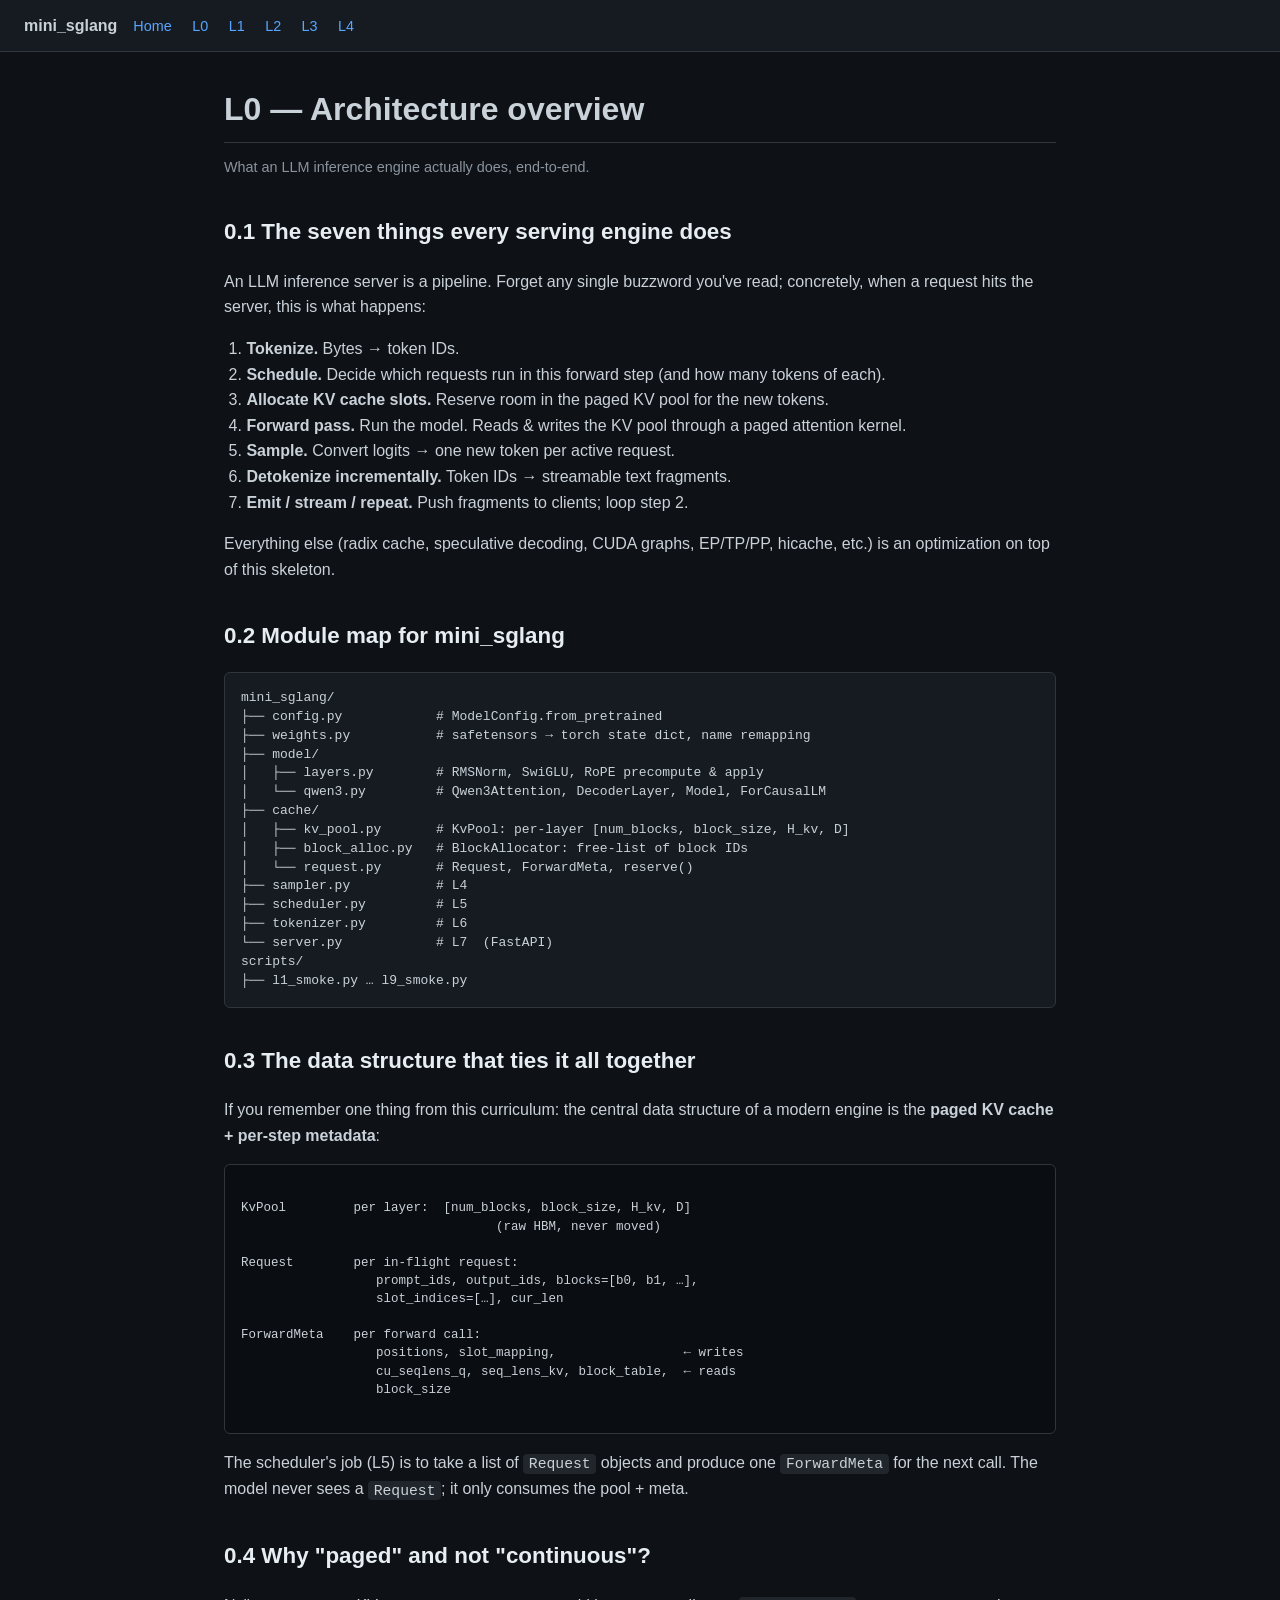
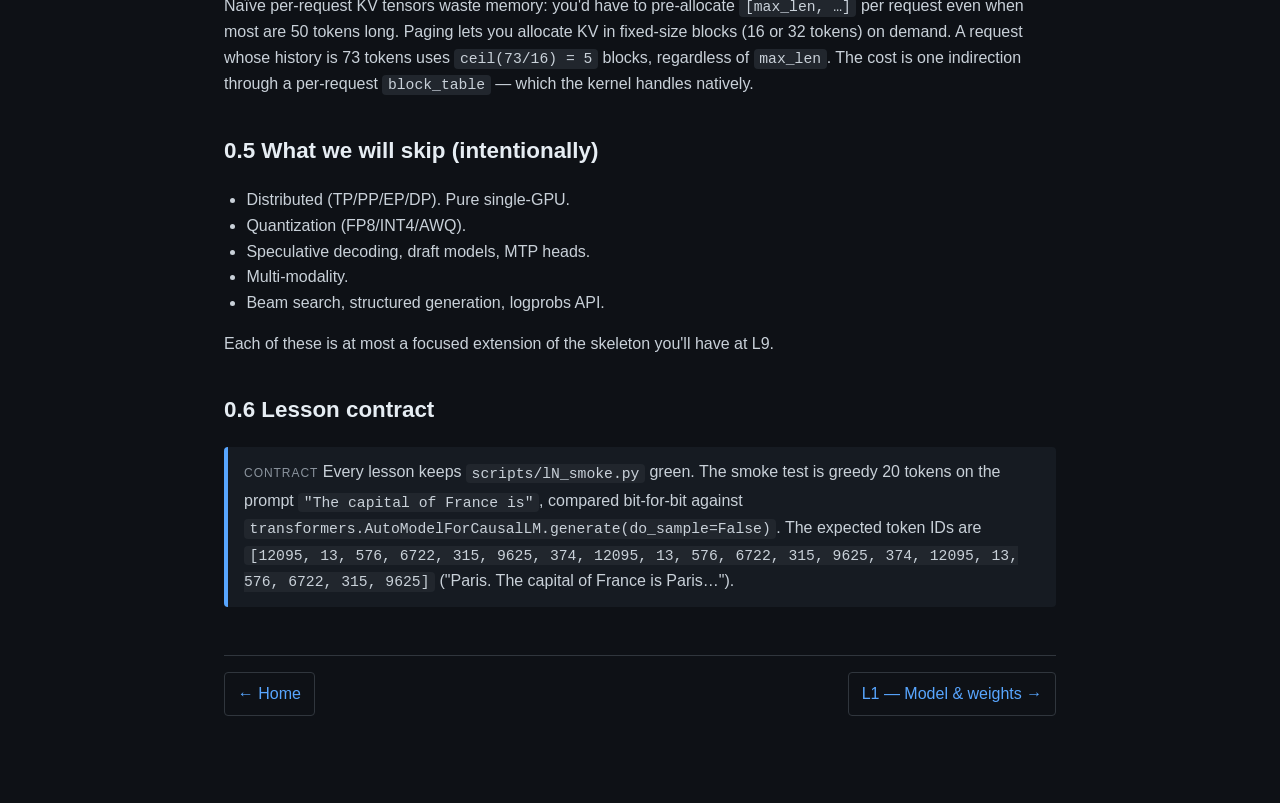
==== docs/L0-architecture.html @ 8a5d7f2c "Initial commit: import mini_sglang from sglang workspace Co-authored-by: Copilot <223556219+Copilot@" ====
<!doctype html>
<html lang="en">
<head>
<meta charset="utf-8">
<meta name="viewport" content="width=device-width,initial-scale=1">
<title>L0 — Architecture overview · mini_sglang</title>
<link rel="stylesheet" href="style.css">
</head>
<body>
<header class="topbar">
  <span class="title">mini_sglang</span>
  <nav>
    <a href="index.html">Home</a>
    <a href="L0-architecture.html">L0</a>
    <a href="L1-model-weights.html">L1</a>
    <a href="L2-paged-kv.html">L2</a>
    <a href="L3-paged-attention.html">L3</a>
    <a href="L4-sampler.html">L4</a>
  </nav>
</header>
<main>
  <h1>L0 — Architecture overview</h1>
  <p class="meta">What an LLM inference engine actually does, end-to-end.</p>

  <h2>0.1 The seven things every serving engine does</h2>
  <p>An LLM inference server is a pipeline. Forget any single buzzword you've read; concretely, when a request hits the server, this is what happens:</p>
  <ol>
    <li><b>Tokenize.</b> Bytes → token IDs.</li>
    <li><b>Schedule.</b> Decide which requests run in this forward step (and how many tokens of each).</li>
    <li><b>Allocate KV cache slots.</b> Reserve room in the paged KV pool for the new tokens.</li>
    <li><b>Forward pass.</b> Run the model. Reads &amp; writes the KV pool through a paged attention kernel.</li>
    <li><b>Sample.</b> Convert logits → one new token per active request.</li>
    <li><b>Detokenize incrementally.</b> Token IDs → streamable text fragments.</li>
    <li><b>Emit / stream / repeat.</b> Push fragments to clients; loop step 2.</li>
  </ol>
  <p>Everything else (radix cache, speculative decoding, CUDA graphs, EP/TP/PP, hicache, etc.) is an optimization on top of this skeleton.</p>

  <h2>0.2 Module map for mini_sglang</h2>
  <pre><code>mini_sglang/
├── config.py            # ModelConfig.from_pretrained
├── weights.py           # safetensors → torch state dict, name remapping
├── model/
│   ├── layers.py        # RMSNorm, SwiGLU, RoPE precompute & apply
│   └── qwen3.py         # Qwen3Attention, DecoderLayer, Model, ForCausalLM
├── cache/
│   ├── kv_pool.py       # KvPool: per-layer [num_blocks, block_size, H_kv, D]
│   ├── block_alloc.py   # BlockAllocator: free-list of block IDs
│   └── request.py       # Request, ForwardMeta, reserve()
├── sampler.py           # L4
├── scheduler.py         # L5
├── tokenizer.py         # L6
└── server.py            # L7  (FastAPI)
scripts/
├── l1_smoke.py … l9_smoke.py
</code></pre>

  <h2>0.3 The data structure that ties it all together</h2>
  <p>If you remember one thing from this curriculum: the central data structure of a modern engine is the <b>paged KV cache + per-step metadata</b>:</p>
  <div class="diagram">
KvPool         per layer:  [num_blocks, block_size, H_kv, D]
                                  (raw HBM, never moved)

Request        per in-flight request:
                  prompt_ids, output_ids, blocks=[b0, b1, …],
                  slot_indices=[…], cur_len

ForwardMeta    per forward call:
                  positions, slot_mapping,                 ← writes
                  cu_seqlens_q, seq_lens_kv, block_table,  ← reads
                  block_size
  </div>
  <p>The scheduler's job (L5) is to take a list of <code>Request</code> objects and produce one <code>ForwardMeta</code> for the next call. The model never sees a <code>Request</code>; it only consumes the pool + meta.</p>

  <h2>0.4 Why "paged" and not "continuous"?</h2>
  <p>Naïve per-request KV tensors waste memory: you'd have to pre-allocate <code>[max_len, …]</code> per request even when most are 50 tokens long. Paging lets you allocate KV in fixed-size blocks (16 or 32 tokens) on demand. A request whose history is 73 tokens uses <code>ceil(73/16) = 5</code> blocks, regardless of <code>max_len</code>. The cost is one indirection through a per-request <code>block_table</code> — which the kernel handles natively.</p>

  <h2>0.5 What we will skip (intentionally)</h2>
  <ul>
    <li>Distributed (TP/PP/EP/DP). Pure single-GPU.</li>
    <li>Quantization (FP8/INT4/AWQ).</li>
    <li>Speculative decoding, draft models, MTP heads.</li>
    <li>Multi-modality.</li>
    <li>Beam search, structured generation, logprobs API.</li>
  </ul>
  <p>Each of these is at most a focused extension of the skeleton you'll have at L9.</p>

  <h2>0.6 Lesson contract</h2>
  <blockquote>
    <span class="label">contract</span>
    Every lesson keeps <code>scripts/lN_smoke.py</code> green. The smoke test is greedy 20 tokens
    on the prompt <code>"The capital of France is"</code>, compared bit-for-bit against
    <code>transformers.AutoModelForCausalLM.generate(do_sample=False)</code>.
    The expected token IDs are
    <code>[12095, 13, 576, 6722, 315, 9625, 374, 12095, 13, 576, 6722, 315, 9625, 374, 12095, 13, 576, 6722, 315, 9625]</code>
    ("Paris. The capital of France is Paris…").
  </blockquote>

  <div class="lesson-nav">
    <a href="index.html">← Home</a>
    <a href="L1-model-weights.html">L1 — Model &amp; weights →</a>
  </div>
</main>
</body>
</html>
---- docs/style.css ----
:root {
  --bg: #0e1116;
  --panel: #161b22;
  --fg: #c9d1d9;
  --muted: #8b949e;
  --accent: #58a6ff;
  --warn: #f85149;
  --ok: #3fb950;
  --kbd: #21262d;
  --border: #30363d;
}
* { box-sizing: border-box; }
html, body { margin: 0; padding: 0; background: var(--bg); color: var(--fg);
  font: 16px/1.6 -apple-system, BlinkMacSystemFont, "Segoe UI", Helvetica, Arial, sans-serif; }
a { color: var(--accent); text-decoration: none; }
a:hover { text-decoration: underline; }
header.topbar {
  position: sticky; top: 0; z-index: 10;
  background: var(--panel); border-bottom: 1px solid var(--border);
  padding: .8rem 1.5rem; display: flex; gap: 1rem; align-items: center;
}
header.topbar .title { font-weight: 700; }
header.topbar nav a { margin-right: 1rem; font-size: .9rem; }
main {
  max-width: 880px; margin: 2rem auto; padding: 0 1.5rem 4rem;
}
h1 { font-size: 2rem; border-bottom: 1px solid var(--border); padding-bottom: .4rem; }
h2 { font-size: 1.4rem; margin-top: 2.2rem; color: #e6edf3; }
h3 { font-size: 1.1rem; margin-top: 1.6rem; color: #e6edf3; }
.meta { color: var(--muted); font-size: .9rem; margin-top: -.5rem; }
pre {
  background: var(--panel); border: 1px solid var(--border); border-radius: 6px;
  padding: 1rem; overflow-x: auto; font-size: 13px; line-height: 1.45;
}
code { font-family: "SF Mono", Menlo, Consolas, monospace; }
:not(pre) > code {
  background: var(--kbd); padding: .12rem .35rem; border-radius: 4px; font-size: .92em;
}
blockquote {
  margin: 1rem 0; padding: .8rem 1rem;
  border-left: 4px solid var(--accent); background: var(--panel); border-radius: 4px;
}
blockquote.warn { border-left-color: var(--warn); }
blockquote.ok   { border-left-color: var(--ok); }
blockquote.q    { border-left-color: #d29922; }
blockquote.hint { border-left-color: #a371f7; }
blockquote .label {
  display: inline-block; font-size: .75rem; text-transform: uppercase;
  letter-spacing: .08em; color: var(--muted); margin-bottom: .3rem;
}
table { border-collapse: collapse; margin: 1rem 0; width: 100%; }
th, td { border: 1px solid var(--border); padding: .4rem .7rem; text-align: left; }
th { background: var(--panel); }
ul, ol { padding-left: 1.4rem; }
hr { border: none; border-top: 1px solid var(--border); margin: 2rem 0; }
.lesson-grid {
  display: grid; gap: 1rem; grid-template-columns: repeat(auto-fit, minmax(260px, 1fr));
}
.lesson-card {
  background: var(--panel); border: 1px solid var(--border); border-radius: 8px;
  padding: 1.2rem; display: flex; flex-direction: column;
}
.lesson-card h3 { margin: 0 0 .4rem 0; }
.lesson-card .num { color: var(--accent); font-weight: 700; font-size: .85rem; }
.lesson-card .status { font-size: .75rem; padding: .15rem .5rem; border-radius: 10px;
  display: inline-block; margin-top: .6rem; }
.status.done    { background: rgba(63,185,80,.15);  color: var(--ok); }
.status.wip     { background: rgba(210,153,34,.15); color: #d29922; }
.status.todo    { background: rgba(139,148,158,.15); color: var(--muted); }
.footer { color: var(--muted); font-size: .85rem; margin-top: 4rem; text-align: center; }
.diagram {
  background: #0a0d12; border: 1px solid var(--border);
  padding: 1rem; border-radius: 6px; overflow-x: auto;
  font-family: "SF Mono", Menlo, Consolas, monospace; font-size: 12.5px; line-height: 1.45;
  white-space: pre; color: #c9d1d9;
}
.lesson-nav {
  display: flex; justify-content: space-between; margin-top: 3rem;
  padding-top: 1rem; border-top: 1px solid var(--border);
}
.lesson-nav a { padding: .5rem .8rem; border: 1px solid var(--border); border-radius: 4px; }
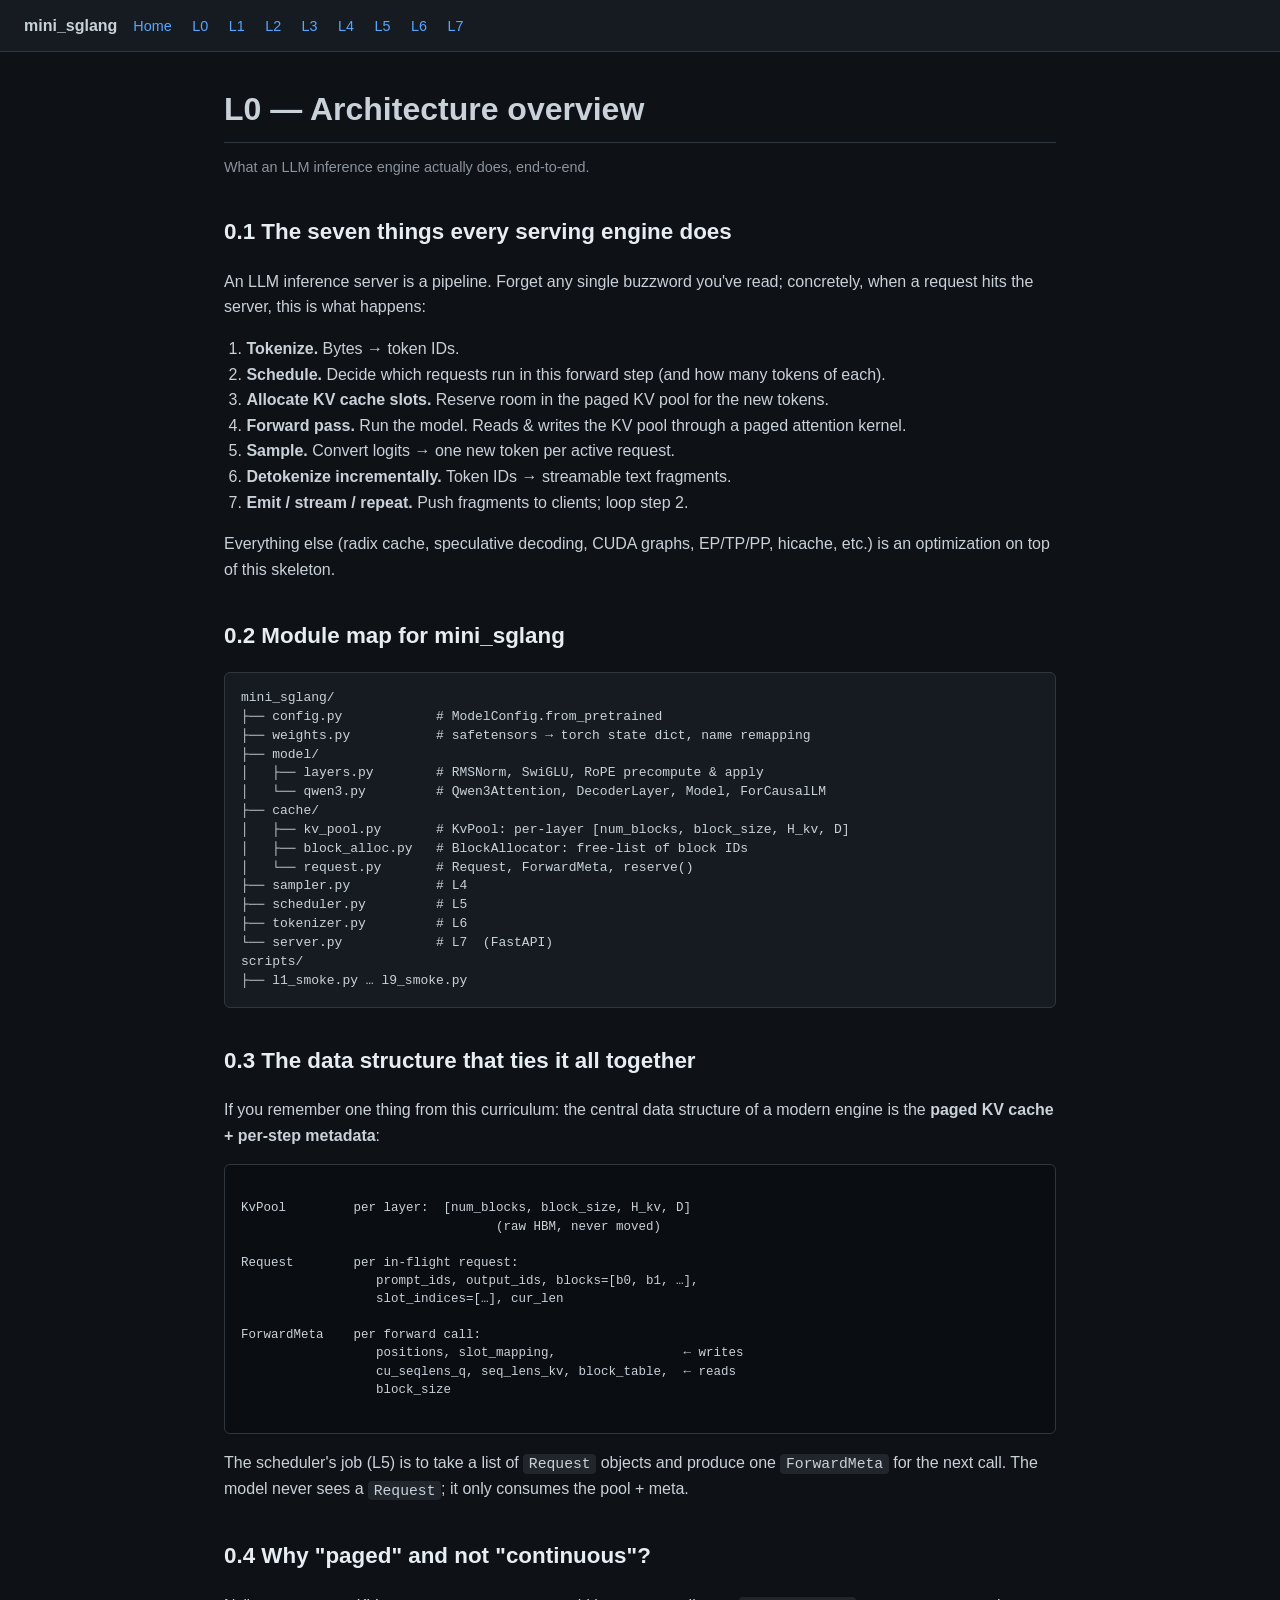
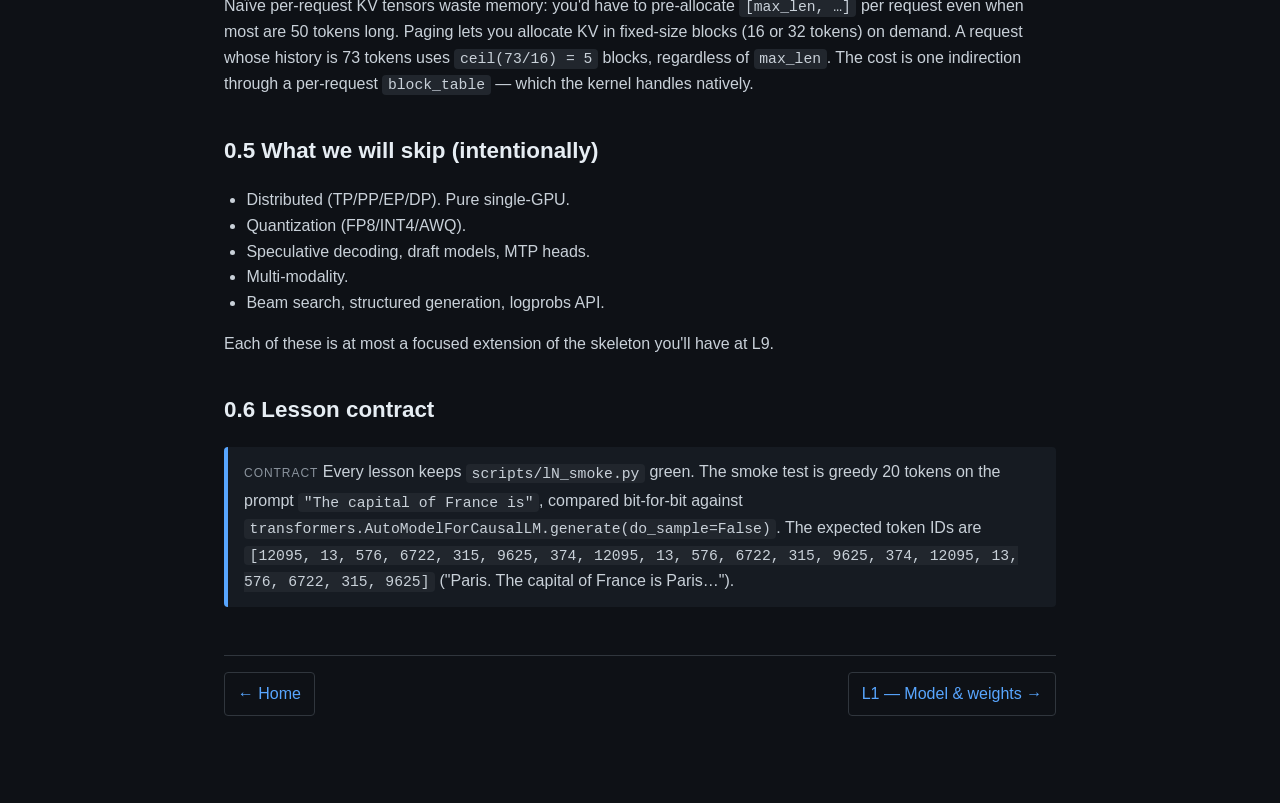
==== commit 980433ad: "Add tokenizer, engine, server modules and L5-L7 docs - New modules: engine.py, server.py, tokenizer." ====
--- a/docs/L0-architecture.html
+++ b/docs/L0-architecture.html
@@ -16,6 +16,9 @@
     <a href="L2-paged-kv.html">L2</a>
     <a href="L3-paged-attention.html">L3</a>
     <a href="L4-sampler.html">L4</a>
+    <a href="L5-scheduler.html">L5</a>
+    <a href="L6-tokenizer.html">L6</a>
+    <a href="L7-server.html">L7</a>
   </nav>
 </header>
 <main>
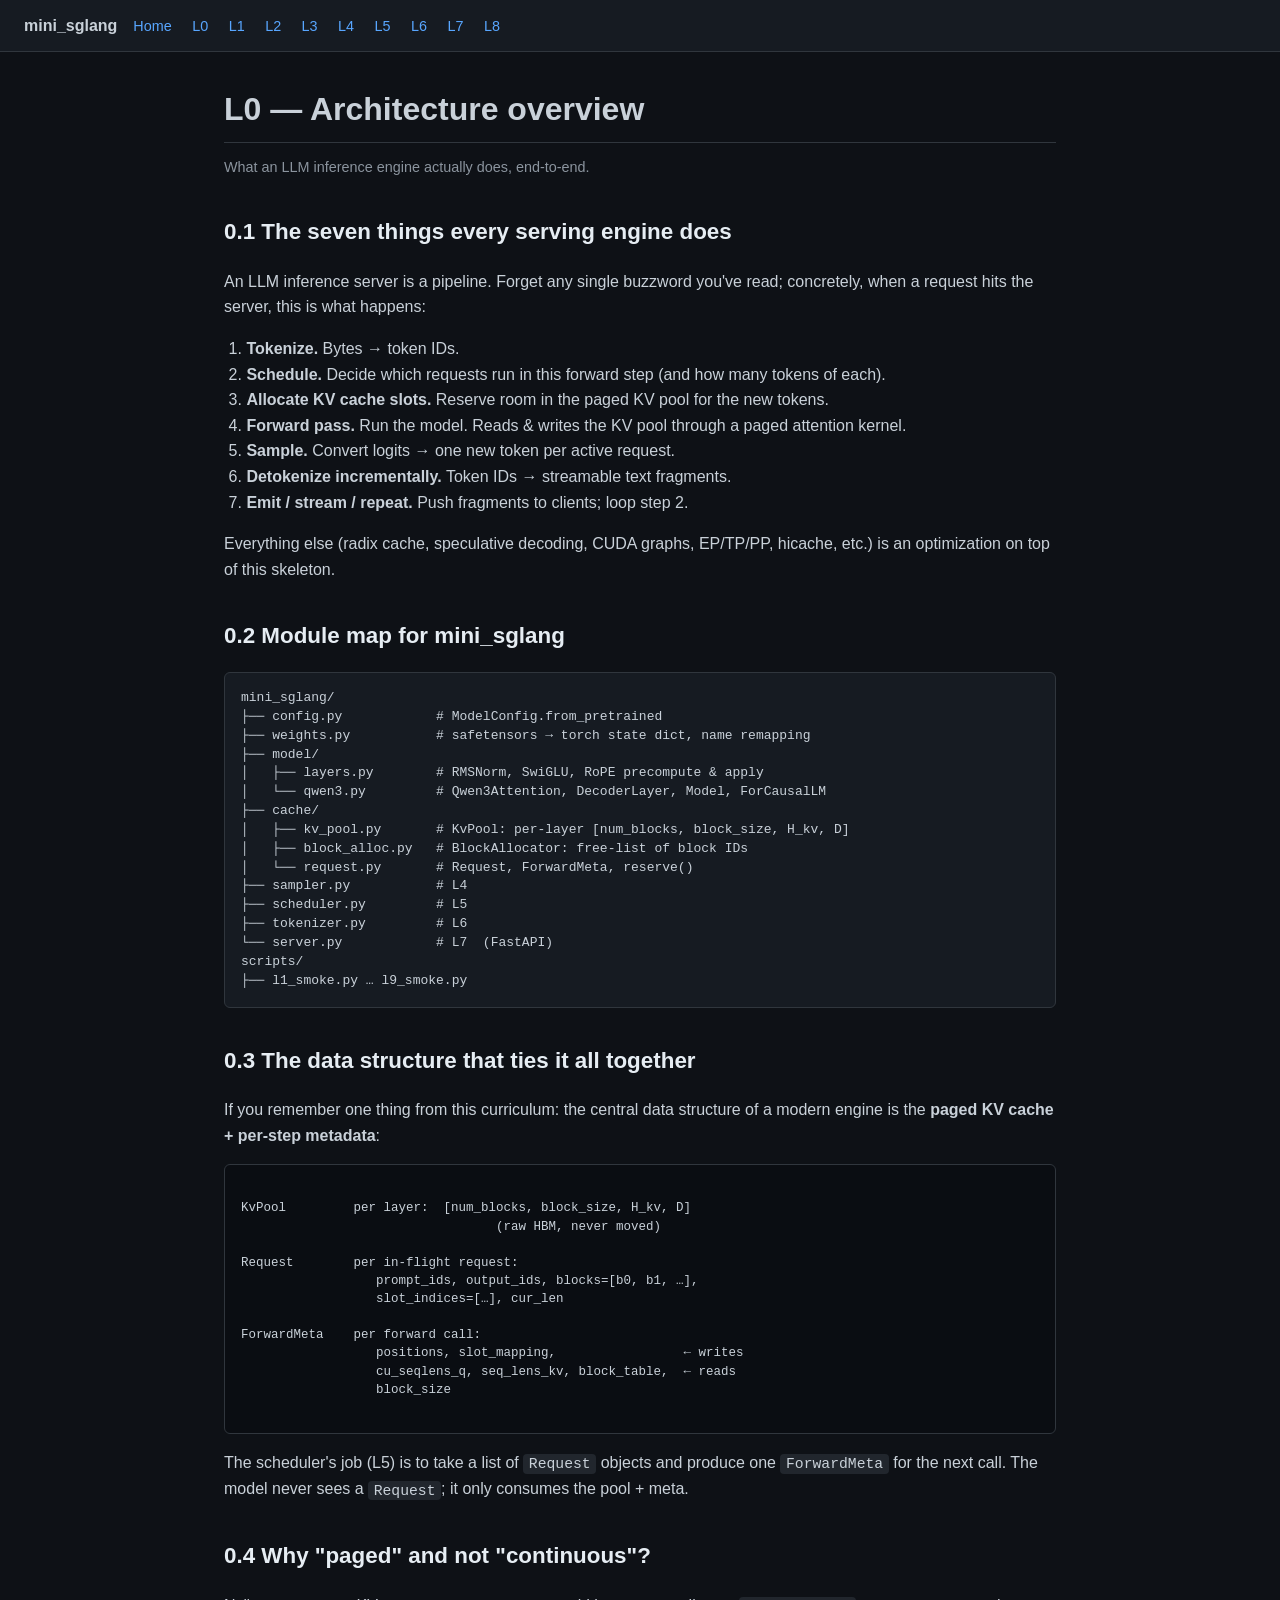
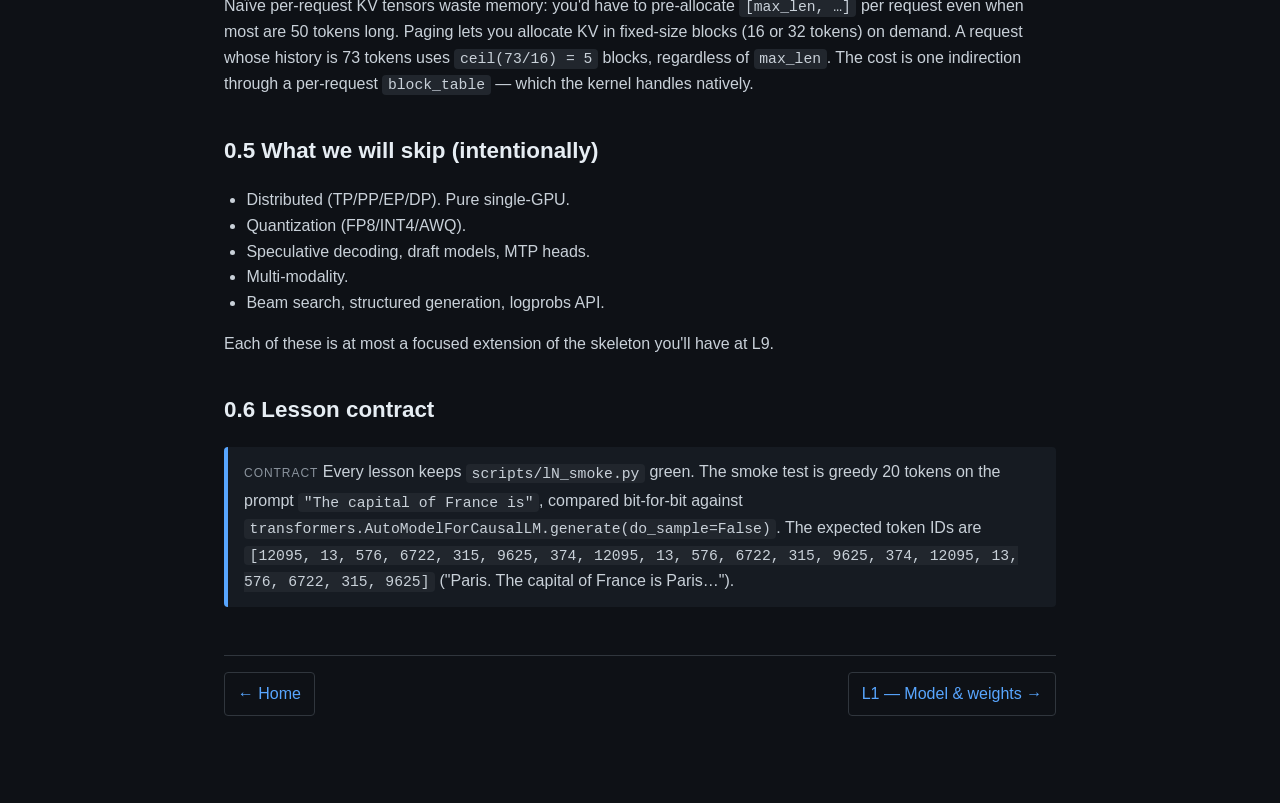
==== commit 87cd0b04: "L8 radix prefix cache + scheduler integration - Add RadixCache (radix-tree of token sequences keyed " ====
--- a/docs/L0-architecture.html
+++ b/docs/L0-architecture.html
@@ -19,6 +19,7 @@
     <a href="L5-scheduler.html">L5</a>
     <a href="L6-tokenizer.html">L6</a>
     <a href="L7-server.html">L7</a>
+    <a href="L8-radix-cache.html">L8</a>
   </nav>
 </header>
 <main>
